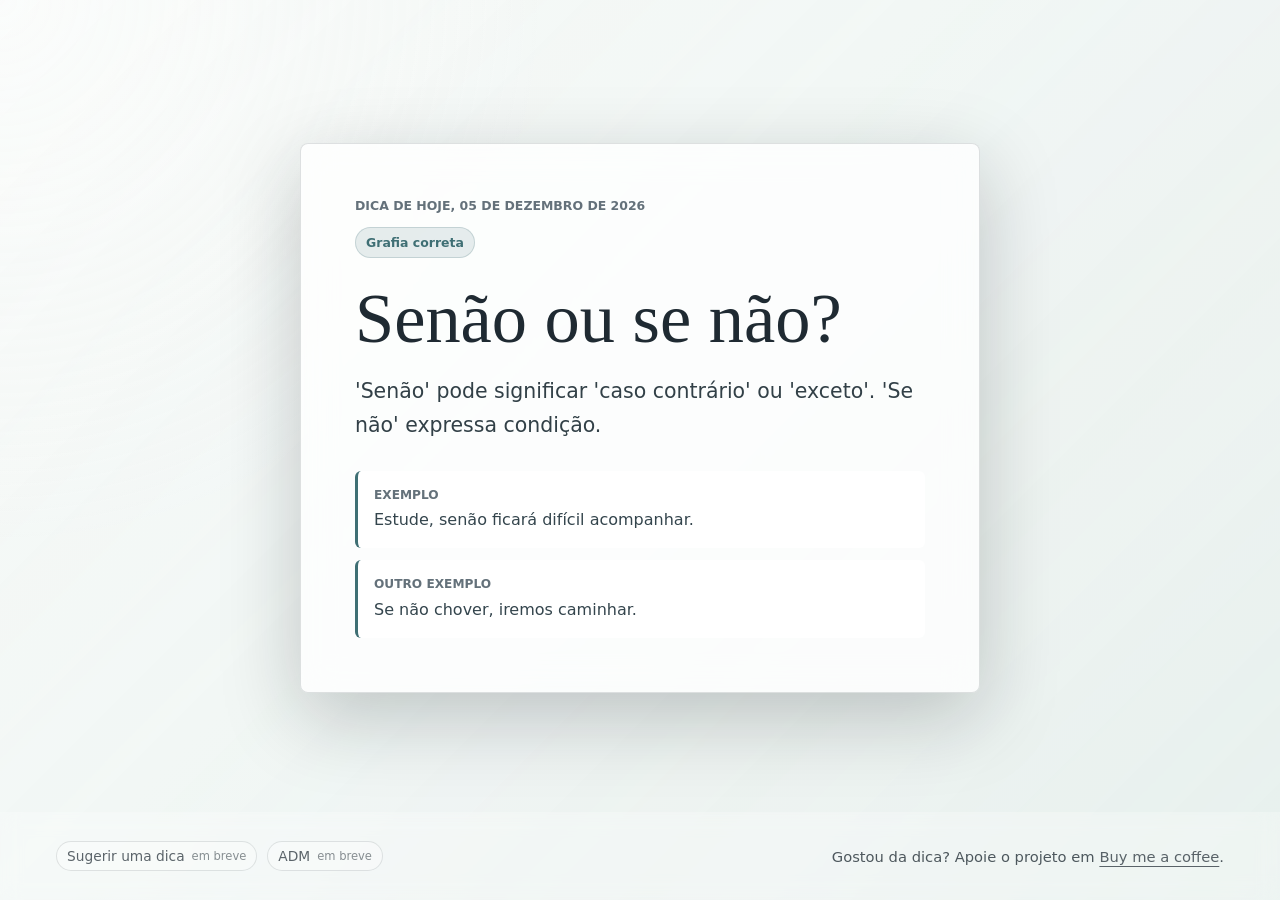
==== index.html @ d580ce3b "Add files via upload" ====
<!doctype html>
<html lang="pt-BR">
  <head>
    <meta charset="UTF-8" />
    <meta name="viewport" content="width=device-width, initial-scale=1.0" />
    <meta
      name="description"
      content="Uma dica curta de português por dia, com explicações simples e exemplos práticos."
    />
    <title>Português Diário</title>
    <link rel="preconnect" href="https://images.unsplash.com" />
    <link rel="stylesheet" href="styles.css" />
  </head>
  <body>
    <main class="page-shell" aria-labelledby="tip-title">
      <section class="tip-panel" aria-live="polite">
        <p class="eyebrow" id="tip-date">Dica de hoje</p>
        <p class="category" id="tip-category">Carregando...</p>
        <h1 id="tip-title">Português Diário</h1>
        <p class="tip-content" id="tip-content">
          Preparando uma dica rápida para deixar seu português mais claro.
        </p>
        <div class="examples" id="examples" hidden></div>
      </section>
    </main>

    <footer class="site-footer">
      <nav class="footer-links" aria-label="Links do site">
        <span class="future-link" title="Recurso futuro">Sugerir uma dica</span>
        <span class="future-link" title="Área administrativa futura">ADM</span>
      </nav>
      <p>
        Gostou da dica? Apoie o projeto em
        <span class="support-link" title="Link de apoio será definido depois">Buy me a coffee</span>.
      </p>
    </footer>

    <script src="tips.js"></script>
    <script src="script.js"></script>
  </body>
</html>
---- styles.css ----
:root {
  --ink: #1f2a32;
  --muted: #64717a;
  --paper: rgba(255, 255, 255, 0.76);
  --paper-strong: rgba(255, 255, 255, 0.84);
  --line: rgba(31, 42, 50, 0.14);
  --accent: #3f6f74;
  --accent-soft: rgba(63, 111, 116, 0.12);
  --footer-surface: rgba(255, 255, 255, 0.28);
  --shadow: 0 24px 80px rgba(15, 23, 27, 0.22);
  --landscape-image: url("https://images.unsplash.com/photo-1500530855697-b586d89ba3ee?auto=format&fit=crop&w=1920&q=80");
}

* {
  box-sizing: border-box;
}

html {
  min-height: 100%;
}

body {
  min-height: 100vh;
  margin: 0;
  color: var(--ink);
  font-family:
    Inter, ui-sans-serif, system-ui, -apple-system, BlinkMacSystemFont, "Segoe UI",
    sans-serif;
  background:
    linear-gradient(135deg, rgba(245, 248, 246, 0.34), rgba(219, 232, 228, 0.46)),
    var(--landscape-image) center / cover fixed;
  position: relative;
}

body::before {
  content: "";
  position: fixed;
  inset: -24px;
  z-index: -1;
  background: inherit;
  filter: blur(9px) saturate(1);
  transform: scale(1.025);
}

body::after {
  content: "";
  position: fixed;
  inset: 0;
  z-index: -1;
  background:
    radial-gradient(circle at top left, rgba(255, 255, 255, 0.28), transparent 34rem),
    rgba(244, 248, 246, 0.08);
}

a {
  color: inherit;
  text-underline-offset: 0.25em;
}

a:focus-visible,
.future-link:focus-visible,
.support-link:focus-visible {
  outline: 2px solid rgba(63, 111, 116, 0.46);
  outline-offset: 4px;
}

.page-shell {
  min-height: calc(100vh - 88px);
  display: grid;
  place-items: center;
  padding: 48px 20px 24px;
}

.tip-panel {
  width: min(680px, 100%);
  padding: clamp(28px, 6vw, 54px);
  border: 1px solid var(--line);
  border-radius: 8px;
  background: var(--paper);
  box-shadow: var(--shadow);
  backdrop-filter: blur(16px);
}

.eyebrow,
.category {
  margin: 0;
  font-size: 0.78rem;
  font-weight: 700;
  letter-spacing: 0;
  text-transform: uppercase;
}

.eyebrow {
  color: var(--muted);
}

.category {
  display: inline-flex;
  width: fit-content;
  max-width: 100%;
  margin-top: 14px;
  padding: 7px 10px;
  border: 1px solid rgba(63, 111, 116, 0.2);
  border-radius: 999px;
  color: var(--accent);
  background: var(--accent-soft);
  text-transform: none;
}

h1 {
  margin: 26px 0 0;
  font-family: Georgia, "Times New Roman", serif;
  font-size: clamp(2.2rem, 7vw, 4.4rem);
  line-height: 0.98;
  font-weight: 500;
}

.tip-content {
  max-width: 58ch;
  margin: 22px 0 0;
  color: #324047;
  font-size: clamp(1.05rem, 2vw, 1.28rem);
  line-height: 1.65;
}

.examples {
  display: grid;
  gap: 12px;
  margin-top: 28px;
}

.examples[hidden] {
  display: none;
}

.example {
  margin: 0;
  padding: 15px 16px;
  border-left: 3px solid var(--accent);
  border-radius: 6px;
  background: var(--paper-strong);
  color: #34454d;
  line-height: 1.55;
}

.example strong {
  display: block;
  margin-bottom: 4px;
  color: var(--muted);
  font-size: 0.76rem;
  font-weight: 700;
  text-transform: uppercase;
}

.site-footer {
  min-height: 88px;
  display: flex;
  align-items: center;
  justify-content: space-between;
  gap: 18px;
  padding: 18px clamp(20px, 5vw, 56px);
  color: rgba(31, 42, 50, 0.78);
  font-size: 0.92rem;
  background: var(--footer-surface);
  backdrop-filter: blur(10px);
}

.site-footer p {
  margin: 0;
  text-align: right;
}

.footer-links {
  display: flex;
  align-items: center;
  gap: 10px;
  white-space: nowrap;
}

.future-link,
.support-link {
  display: inline-flex;
  align-items: center;
  width: fit-content;
  max-width: 100%;
  border-radius: 999px;
  color: rgba(31, 42, 50, 0.72);
  cursor: default;
}

.future-link {
  padding: 6px 10px;
  border: 1px solid rgba(31, 42, 50, 0.12);
  background: rgba(255, 255, 255, 0.28);
  font-size: 0.86rem;
}

.future-link::after {
  content: "em breve";
  margin-left: 7px;
  color: rgba(31, 42, 50, 0.52);
  font-size: 0.72rem;
}

.support-link {
  text-decoration: underline;
  text-underline-offset: 0.25em;
  transition:
    color 160ms ease,
    opacity 160ms ease;
}

.support-link:hover {
  color: var(--accent);
}

@media (max-width: 640px) {
  body {
    background-attachment: scroll;
  }

  .page-shell {
    min-height: calc(100vh - 136px);
    padding: 28px 16px 20px;
  }

  .tip-panel {
    padding: 28px 22px;
  }

  .site-footer {
    min-height: 136px;
    flex-direction: column;
    justify-content: center;
    gap: 12px;
    padding: 18px 16px 24px;
  }

  .site-footer p {
    max-width: 32ch;
    text-align: center;
    line-height: 1.5;
  }

  .footer-links {
    flex-wrap: wrap;
    justify-content: center;
  }

  .future-link::after {
    display: none;
  }
}
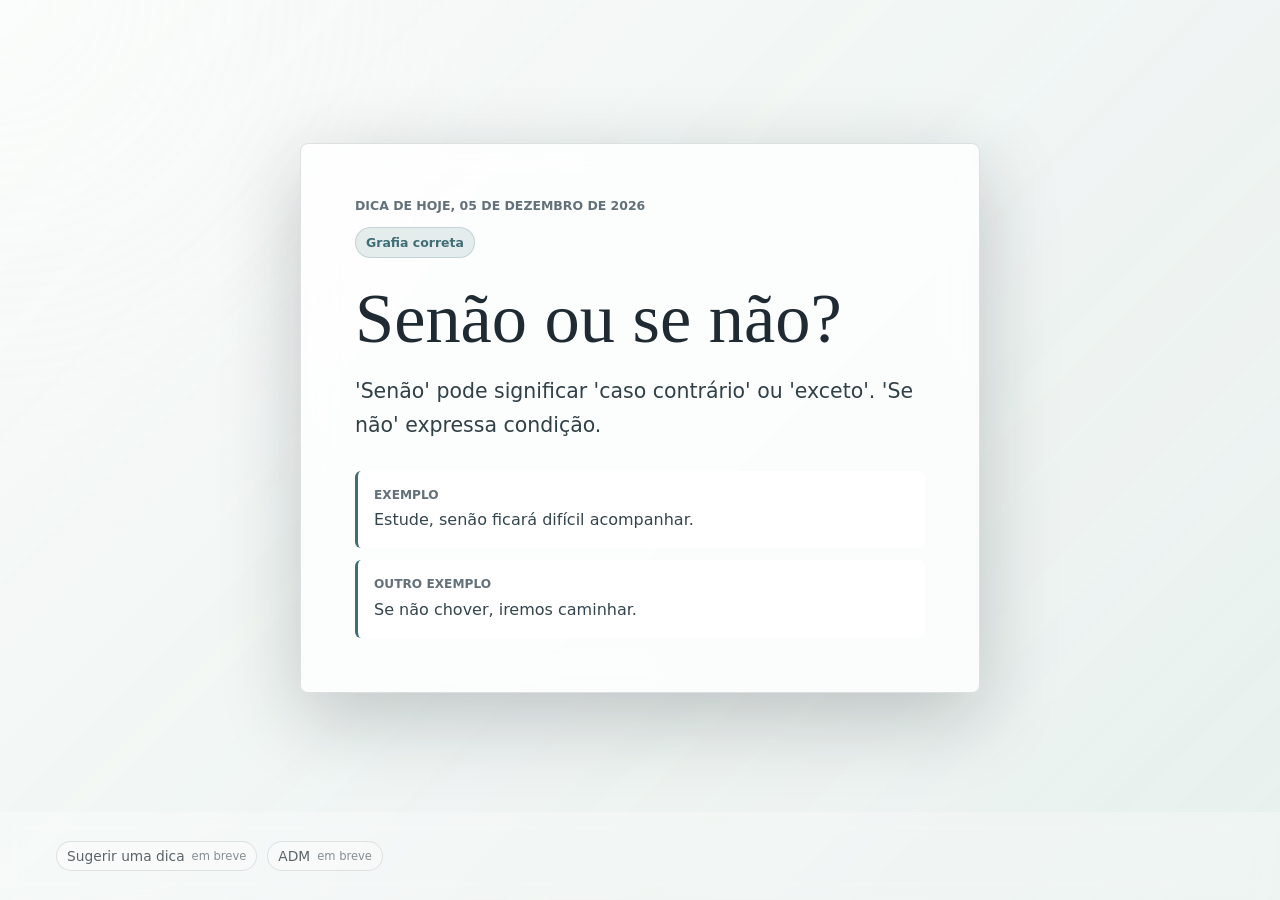
==== commit 3bcd6d72: "Ajuste Buy me a Coffee" ====
--- a/index.html
+++ b/index.html
@@ -29,13 +29,31 @@
         <span class="future-link" title="Recurso futuro">Sugerir uma dica</span>
         <span class="future-link" title="Área administrativa futura">ADM</span>
       </nav>
-      <p>
-        Gostou da dica? Apoie o projeto em
-        <span class="support-link" title="Link de apoio será definido depois">Buy me a coffee</span>.
-      </p>
+      <a
+        class="mobile-support-link"
+        href="https://www.buymeacoffee.com/dtechio"
+        target="_blank"
+        rel="noopener noreferrer"
+        aria-label="Apoiar o projeto no Buy me a coffee"
+      >
+        <img src="assets/buy-me-a-coffee-icon.svg" alt="" aria-hidden="true" />
+        <span>Buy me a coffee</span>
+      </a>
     </footer>
 
     <script src="tips.js"></script>
     <script src="script.js"></script>
+    <script
+      data-name="BMC-Widget"
+      data-cfasync="false"
+      src="https://cdnjs.buymeacoffee.com/1.0.0/widget.prod.min.js"
+      data-id="DTechio"
+      data-description="Support me on Buy me a coffee!"
+      data-message="Gostou da dica? Apoie o projeto!"
+      data-color="#5F7FFF"
+      data-position="Right"
+      data-x_margin="18"
+      data-y_margin="18"
+    ></script>
   </body>
 </html>
--- a/styles.css
+++ b/styles.css
@@ -59,7 +59,7 @@
 
 a:focus-visible,
 .future-link:focus-visible,
-.support-link:focus-visible {
+.mobile-support-link:focus-visible {
   outline: 2px solid rgba(63, 111, 116, 0.46);
   outline-offset: 4px;
 }
@@ -165,11 +165,6 @@
   backdrop-filter: blur(10px);
 }
 
-.site-footer p {
-  margin: 0;
-  text-align: right;
-}
-
 .footer-links {
   display: flex;
   align-items: center;
@@ -177,8 +172,7 @@
   white-space: nowrap;
 }
 
-.future-link,
-.support-link {
+.future-link {
   display: inline-flex;
   align-items: center;
   width: fit-content;
@@ -202,16 +196,8 @@
   font-size: 0.72rem;
 }
 
-.support-link {
-  text-decoration: underline;
-  text-underline-offset: 0.25em;
-  transition:
-    color 160ms ease,
-    opacity 160ms ease;
-}
-
-.support-link:hover {
-  color: var(--accent);
+.mobile-support-link {
+  display: none;
 }
 
 @media (max-width: 640px) {
@@ -236,12 +222,6 @@
     padding: 18px 16px 24px;
   }
 
-  .site-footer p {
-    max-width: 32ch;
-    text-align: center;
-    line-height: 1.5;
-  }
-
   .footer-links {
     flex-wrap: wrap;
     justify-content: center;
@@ -250,4 +230,34 @@
   .future-link::after {
     display: none;
   }
-}
+
+  .mobile-support-link {
+    display: inline-flex;
+    align-items: center;
+    gap: 8px;
+    min-height: 36px;
+    padding: 7px 13px;
+    border: 1px solid rgba(31, 42, 50, 0.14);
+    border-radius: 999px;
+    background: rgba(255, 221, 0, 0.92);
+    color: #111;
+    font-size: 0.86rem;
+    font-weight: 700;
+    text-decoration: none;
+    box-shadow: 0 8px 24px rgba(31, 42, 50, 0.12);
+  }
+
+  .mobile-support-link img {
+    width: 18px;
+    height: 18px;
+    object-fit: contain;
+  }
+
+  #bmc-wbtn,
+  #bmc-iframe,
+  [id^="bmc-"],
+  [id*="bmc-"],
+  [class*="bmc-"] {
+    display: none !important;
+  }
+}
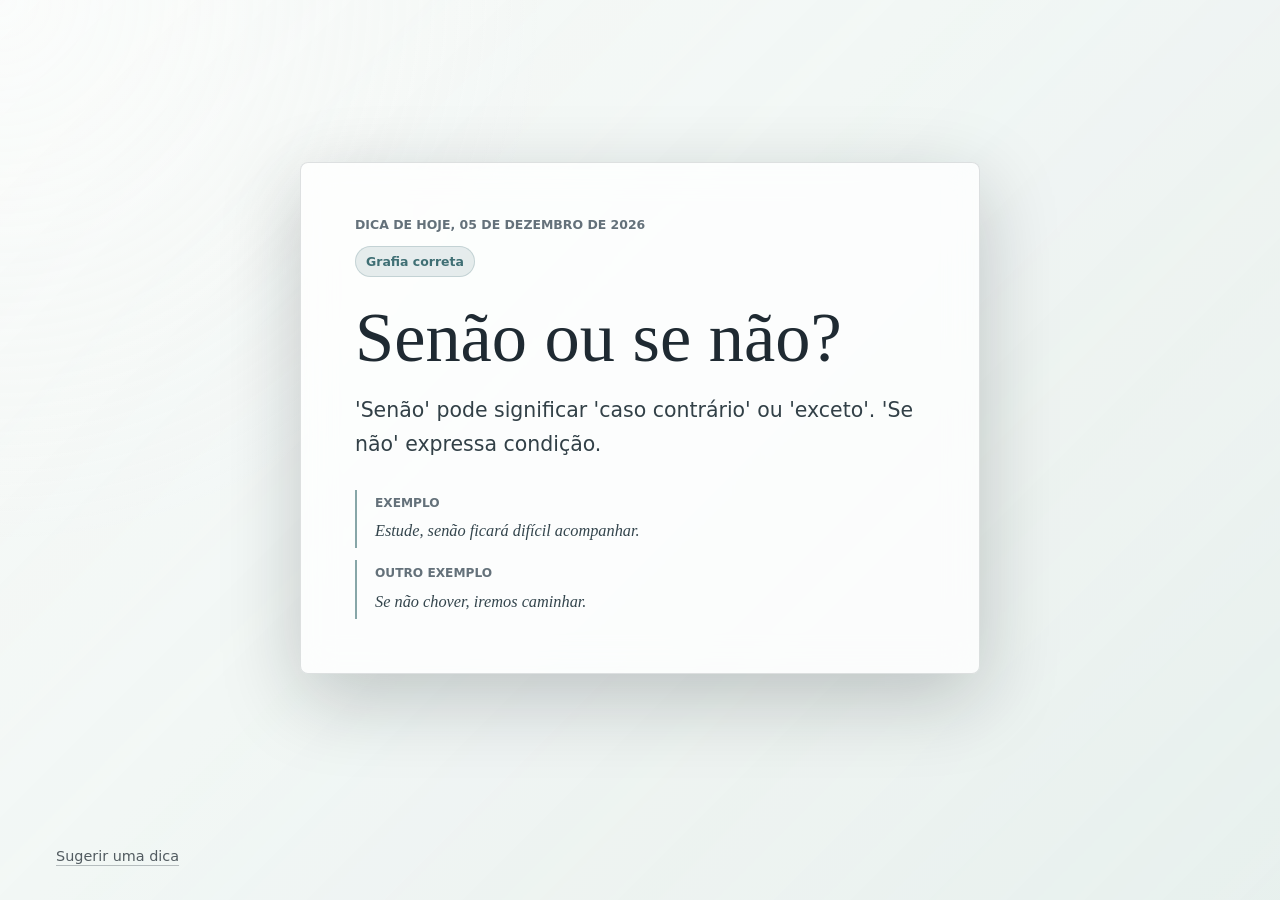
==== commit ac8a86c6: "Ajustes no rodapé e exemplos" ====
--- a/index.html
+++ b/index.html
@@ -26,8 +26,9 @@
 
     <footer class="site-footer">
       <nav class="footer-links" aria-label="Links do site">
-        <span class="future-link" title="Recurso futuro">Sugerir uma dica</span>
-        <span class="future-link" title="Área administrativa futura">ADM</span>
+        <a class="suggestion-link" href="#" aria-label="Sugerir uma dica futuramente">
+          Sugerir uma dica
+        </a>
       </nav>
       <a
         class="mobile-support-link"
--- a/styles.css
+++ b/styles.css
@@ -58,7 +58,7 @@
 }
 
 a:focus-visible,
-.future-link:focus-visible,
+.suggestion-link:focus-visible,
 .mobile-support-link:focus-visible {
   outline: 2px solid rgba(63, 111, 116, 0.46);
   outline-offset: 4px;
@@ -135,19 +135,26 @@
 
 .example {
   margin: 0;
-  padding: 15px 16px;
-  border-left: 3px solid var(--accent);
-  border-radius: 6px;
-  background: var(--paper-strong);
+  padding: 4px 0 4px 18px;
+  border-left: 2px solid rgba(63, 111, 116, 0.62);
+  border-radius: 0;
+  background: transparent;
   color: #34454d;
-  line-height: 1.55;
+  font-family: Georgia, "Times New Roman", serif;
+  font-size: 1.02rem;
+  font-style: italic;
+  line-height: 1.6;
 }
 
 .example strong {
   display: block;
-  margin-bottom: 4px;
+  margin-bottom: 5px;
   color: var(--muted);
+  font-family:
+    Inter, ui-sans-serif, system-ui, -apple-system, BlinkMacSystemFont, "Segoe UI",
+    sans-serif;
   font-size: 0.76rem;
+  font-style: normal;
   font-weight: 700;
   text-transform: uppercase;
 }
@@ -161,8 +168,8 @@
   padding: 18px clamp(20px, 5vw, 56px);
   color: rgba(31, 42, 50, 0.78);
   font-size: 0.92rem;
-  background: var(--footer-surface);
-  backdrop-filter: blur(10px);
+  background: transparent;
+  backdrop-filter: none;
 }
 
 .footer-links {
@@ -172,28 +179,19 @@
   white-space: nowrap;
 }
 
-.future-link {
-  display: inline-flex;
-  align-items: center;
-  width: fit-content;
-  max-width: 100%;
-  border-radius: 999px;
-  color: rgba(31, 42, 50, 0.72);
-  cursor: default;
-}
-
-.future-link {
-  padding: 6px 10px;
-  border: 1px solid rgba(31, 42, 50, 0.12);
-  background: rgba(255, 255, 255, 0.28);
-  font-size: 0.86rem;
-}
-
-.future-link::after {
-  content: "em breve";
-  margin-left: 7px;
-  color: rgba(31, 42, 50, 0.52);
-  font-size: 0.72rem;
+.suggestion-link {
+  color: rgba(31, 42, 50, 0.76);
+  font-size: 0.9rem;
+  text-decoration: underline;
+  text-decoration-color: rgba(31, 42, 50, 0.28);
+  transition:
+    color 160ms ease,
+    text-decoration-color 160ms ease;
+}
+
+.suggestion-link:hover {
+  color: var(--accent);
+  text-decoration-color: rgba(63, 111, 116, 0.58);
 }
 
 .mobile-support-link {
@@ -225,10 +223,6 @@
   .footer-links {
     flex-wrap: wrap;
     justify-content: center;
-  }
-
-  .future-link::after {
-    display: none;
   }
 
   .mobile-support-link {
